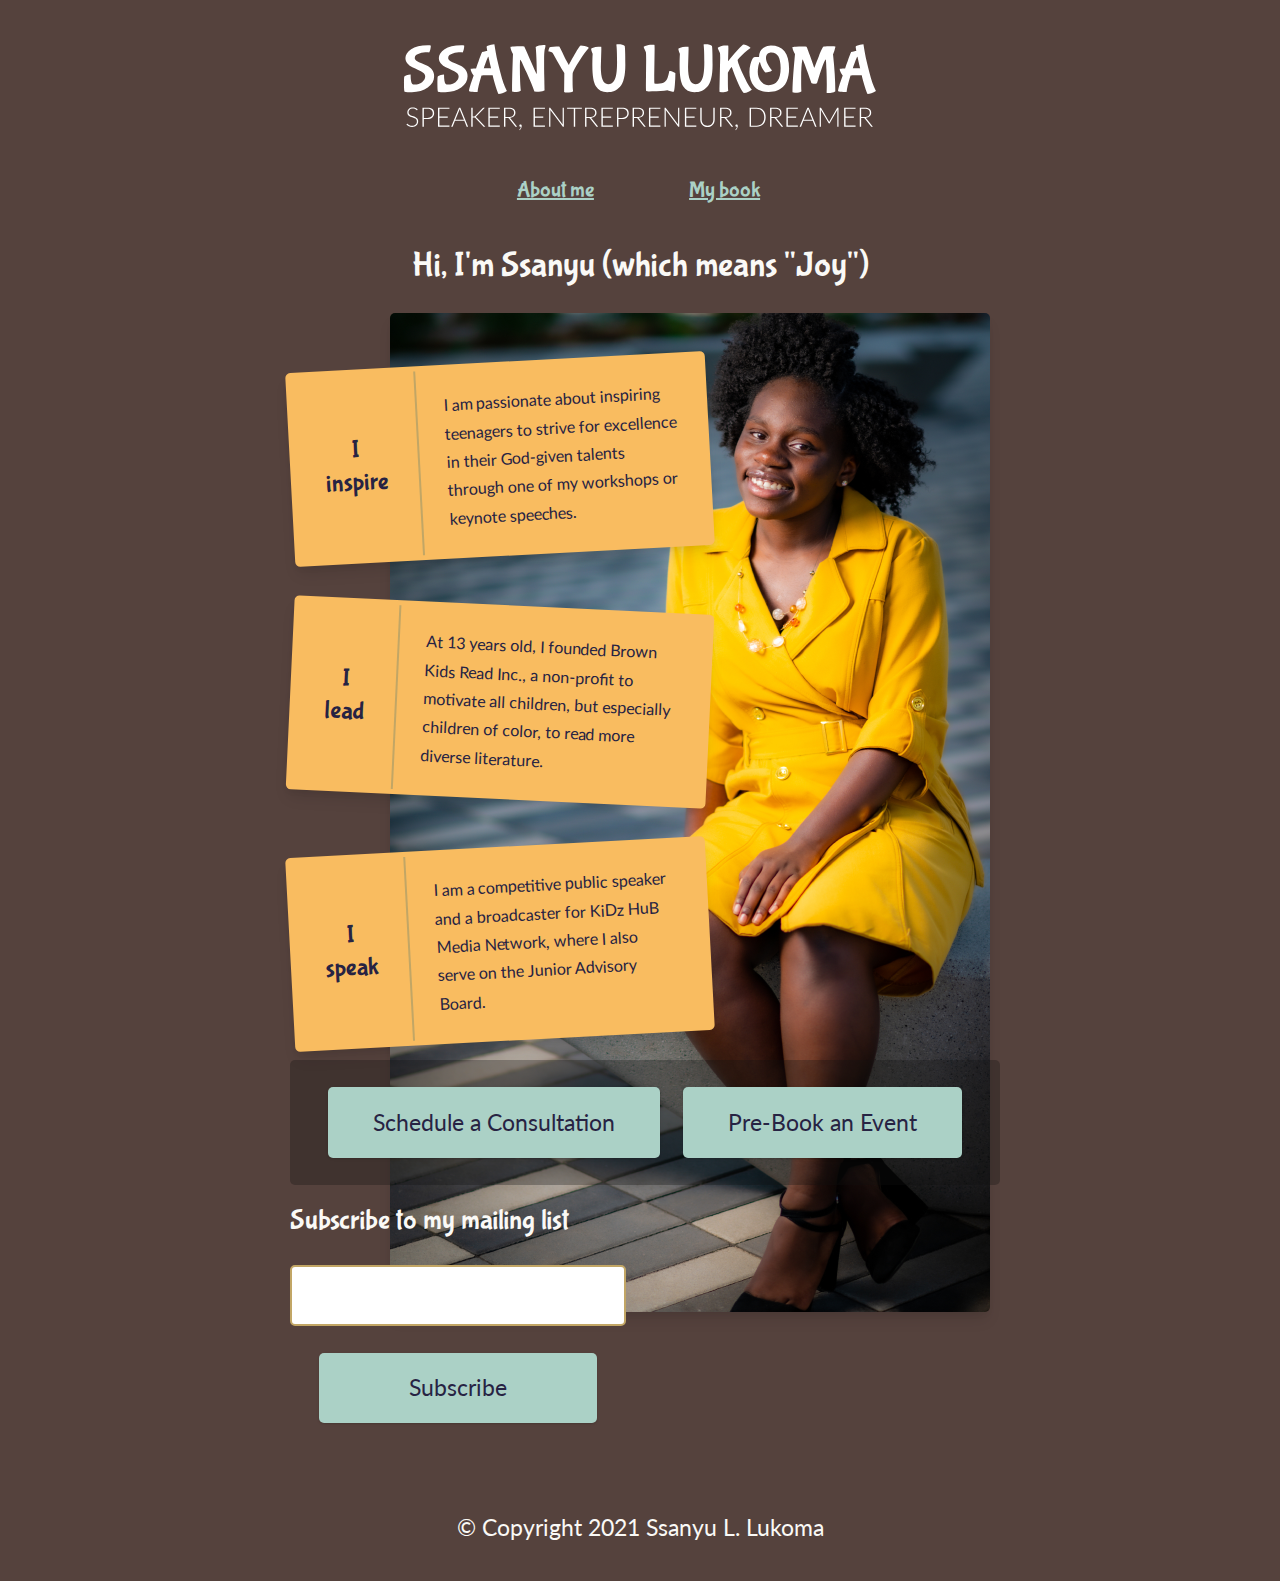
==== index.html @ c5904f77 "add about me page" ====
<!doctype html>
<html class="no-js" lang="us">

<head>
  <meta charset="utf-8">
  <title>Ssanyu Speaks Website</title>
  <meta name="description" content="Home page for Ssanyu Speaks by Ssanyu Lukoma">
  <meta name="viewport" content="width=device-width, initial-scale=1">

  <meta property="og:title" content="">
  <meta property="og:type" content="">
  <meta property="og:url" content="">
  <meta property="og:image" content="">

  <!-- Global site tag (gtag.js) - Google Analytics -->
  <script async src="https://www.googletagmanager.com/gtag/js?id=G-S18J09W4V1"></script>
  <script>
    window.dataLayer = window.dataLayer || [];
    function gtag() { dataLayer.push(arguments); }
    gtag('js', new Date());

    gtag('config', 'G-S18J09W4V1');
  </script>

  <link rel="manifest" href="site.webmanifest">
  <link rel="apple-touch-icon" href="icon.png">
  <!-- Place favicon.ico in the root directory -->

  <link rel="stylesheet" href="css/normalize.css">
  <link rel="stylesheet" href="css/main.css">
  <link rel="stylesheet" href="css/style.css">

  <meta name="theme-color" content="#fafafa">
</head>

<body>

  <!-- Add your site or application content here -->
  <main class="layout">
    <a href="/">
      <div class="logo">
        <img src="/img/ssanyu-lukoma-logo-dark-bg.svg" alt="ssanyu lukoma logo light" />
        </img>
      </div>
    </a>
    <article class="main-content">
      <section class="call-out">
        <h2 class="call-out-text">
          <a href="/about.html">
            About me
          </a>
        </h2>
        <h2 class="call-out-text">
          <a href="/suubis-sunny-smile.html">
            My book
          </a>
        </h2>
      </section>
      <h1>Hi, I'm Ssanyu (which means "Joy")</h1>

      <section class="hero">
        <div class="card-container">
          <!-- <h2>cards</h2> -->
          <div class="info-card inspire">
            <div class="info-card-heading">
              <h2>I inspire</h2>
            </div>
            <div class="info-card-content">
              <p>
                I am passionate about inspiring teenagers to strive for excellence in their God-given talents
                through one of my workshops or keynote speeches.
              </p>
              <i class="fa fa-info-circle"></i>
            </div>

          </div>
          <div class="info-card bkr">
            <div class="info-card-heading">
              <h2>I lead</h2>
            </div>
            <div class="info-card-content">
              <p>
                At 13 years old, I founded Brown Kids Read Inc., a non-profit to motivate all children, but
                especially children of color, to read more diverse literature.
              </p>
              <i class="fa fa-info-circle"></i>
            </div>

          </div>
          <div class="info-card speaker">
            <div class="info-card-heading">
              <h2>I speak</h2>
            </div>
            <div class="info-card-content">
              <p>
                I am a competitive public speaker and a broadcaster for KiDz HuB Media Network, where I also
                serve
                on the Junior Advisory Board.
              </p>
              <i class="fa fa-info-circle"></i>
            </div>

          </div>
        </div>
        <div class="image-container">
          <!-- <h2>image</h2> -->
          <div class="hero-image-large">
            <img src="/img/ssanyu-hero-image-large.png" alt="">
          </div>
          <div class="hero-image-mobile">
            <img src="/img/ssanyu-hero-image-mobile.png" alt="">
          </div>

        </div>
      </section>
      <section>
        <div class="cta">
          <div class="shedule">
            <!-- Calendly link widget begin -->
            <link href="https://assets.calendly.com/assets/external/widget.css" rel="stylesheet">
            <script src="https://assets.calendly.com/assets/external/widget.js" type="text/javascript" async></script>
            <a href=""
              onclick="Calendly.initPopupWidget({url: 'https://calendly.com/llukoma/ssanyu-speaks-consultation'});return false;"><button>Schedule
                a Consultation</button> </a>
            </button>

            <!-- Calendly link widget end -->
          </div>
          <div class="pre-book">
            <!-- Calendly link widget begin -->
            <link href="https://assets.calendly.com/assets/external/widget.css" rel="stylesheet">
            <script src="https://assets.calendly.com/assets/external/widget.js" type="text/javascript" async></script>
            <a href=""
              onclick="Calendly.initPopupWidget({url: 'https://calendly.com/brownkidsread/pre-booked'});return false;"><button>Pre-Book
                an Event</button></a>
            <!-- Calendly link widget end -->
            <!-- <button>Pre-Book an Event</button> -->
          </div>
        </div>

      </section>
      <section class="subscribe">
        <h3>Subscribe to my mailing list</h3>
        <div id="mc_embed_signup">
          <form
            action="https://brownkidsread.us20.list-manage.com/subscribe/post?u=c4ee220e53d68c53f92b2c930&amp;id=55c45a315d"
            method="post" id="mc-embedded-subscribe-form" name="mc-embedded-subscribe-form" class="validate"
            target="_blank" novalidate>
            <div id="mc_embed_signup_scroll">

              <div class="mc-field-group">
                <label for="mce-EMAIL">Email Address </label>
                <input type="email" value="" name="EMAIL" class="required email" id="mce-EMAIL">
              </div>
              <div id="mce-responses" class="clear">
                <div class="response" id="mce-error-response" style="display:none"></div>
                <div class="response" id="mce-success-response" style="display:none"></div>
              </div>
              <!-- real people should not fill this in and expect good things - do not remove this or risk form bot signups-->
              <div style="position: absolute; left: -5000px;" aria-hidden="true"><input type="text"
                  name="b_c4ee220e53d68c53f92b2c930_55c45a315d" tabindex="-1" value=""></div>
              <div class="clear"><input type="submit" value="Subscribe" name="subscribe" id="mc-embedded-subscribe"
                  class="button"></div>
            </div>
          </form>
        </div>
        <script type='text/javascript' src='//s3.amazonaws.com/downloads.mailchimp.com/js/mc-validate.js'></script>
        <script
          type='text/javascript'>(function ($) { window.fnames = new Array(); window.ftypes = new Array(); fnames[0] = 'EMAIL'; ftypes[0] = 'email'; fnames[1] = 'FNAME'; ftypes[1] = 'text'; fnames[2] = 'LNAME'; ftypes[2] = 'text'; fnames[3] = 'ADDRESS'; ftypes[3] = 'address'; fnames[4] = 'PHONE'; ftypes[4] = 'phone'; fnames[5] = 'BIRTHDAY'; ftypes[5] = 'birthday'; fnames[6] = 'MMERGE6'; ftypes[6] = 'text'; fnames[7] = 'MMERGE7'; ftypes[7] = 'text'; fnames[8] = 'MMERGE8'; ftypes[8] = 'text'; fnames[9] = 'MMERGE9'; ftypes[9] = 'text'; fnames[10] = 'MMERGE10'; ftypes[10] = 'text'; fnames[11] = 'MMERGE11'; ftypes[11] = 'text'; fnames[12] = 'MMERGE12'; ftypes[12] = 'text'; }(jQuery)); var $mcj = jQuery.noConflict(true);</script>
        <!--End mc_embed_signup-->
      </section>
    </article>


  </main>
  <footer>© Copyright 2021 Ssanyu L. Lukoma </footer>

  <script src="js/vendor/modernizr-3.11.2.min.js"></script>
  <script src="js/plugins.js"></script>
  <script src="js/main.js"></script>

  <!-- Google Analytics: change UA-XXXXX-Y to be your site's ID.
  <script>
    window.ga = function () { ga.q.push(arguments) }; ga.q = []; ga.l = +new Date;
    ga('create', 'G-S18J09W4V1', 'auto'); ga('set', 'anonymizeIp', true); ga('set', 'transport', 'beacon'); ga('send', 'pageview')
  </script>
  <script src="https://www.google-analytics.com/analytics.js" async></script> -->
</body>

</html>
---- css/main.css ----
/*! HTML5 Boilerplate v8.0.0 | MIT License | https://html5boilerplate.com/ */

/* main.css 2.1.0 | MIT License | https://github.com/h5bp/main.css#readme */
/*
 * What follows is the result of much research on cross-browser styling.
 * Credit left inline and big thanks to Nicolas Gallagher, Jonathan Neal,
 * Kroc Camen, and the H5BP dev community and team.
 */

/* ==========================================================================
   Base styles: opinionated defaults
   ========================================================================== */

html {
	color: #222;
	font-size: 1em;
	line-height: 1.4;
}

/*
 * Remove text-shadow in selection highlight:
 * https://twitter.com/miketaylr/status/12228805301
 *
 * Vendor-prefixed and regular ::selection selectors cannot be combined:
 * https://stackoverflow.com/a/16982510/7133471
 *
 * Customize the background color to match your design.
 */

::-moz-selection {
	background: #b3d4fc;
	text-shadow: none;
}

::selection {
	background: #b3d4fc;
	text-shadow: none;
}

/*
 * A better looking default horizontal rule
 */

hr {
	display: block;
	height: 1px;
	border: 0;
	border-top: 1px solid #ccc;
	margin: 1em 0;
	padding: 0;
}

/*
 * Remove the gap between audio, canvas, iframes,
 * images, videos and the bottom of their containers:
 * https://github.com/h5bp/html5-boilerplate/issues/440
 */

audio,
canvas,
iframe,
img,
svg,
video {
	vertical-align: middle;
}

/*
 * Remove default fieldset styles.
 */

fieldset {
	border: 0;
	margin: 0;
	padding: 0;
}

/*
 * Allow only vertical resizing of textareas.
 */

textarea {
	resize: vertical;
}

/* ==========================================================================
   Author's custom styles
   ========================================================================== */

/* ==========================================================================
   Helper classes
   ========================================================================== */

/*
 * Hide visually and from screen readers
 */

.hidden,
[hidden] {
	display: none !important;
}

/*
 * Hide only visually, but have it available for screen readers:
 * https://snook.ca/archives/html_and_css/hiding-content-for-accessibility
 *
 * 1. For long content, line feeds are not interpreted as spaces and small width
 *    causes content to wrap 1 word per line:
 *    https://medium.com/@jessebeach/beware-smushed-off-screen-accessible-text-5952a4c2cbfe
 */

.sr-only {
	border: 0;
	clip: rect(0, 0, 0, 0);
	height: 1px;
	margin: -1px;
	overflow: hidden;
	padding: 0;
	position: absolute;
	white-space: nowrap;
	width: 1px;
	/* 1 */
}

/*
 * Extends the .sr-only class to allow the element
 * to be focusable when navigated to via the keyboard:
 * https://www.drupal.org/node/897638
 */

.sr-only.focusable:active,
.sr-only.focusable:focus {
	clip: auto;
	height: auto;
	margin: 0;
	overflow: visible;
	position: static;
	white-space: inherit;
	width: auto;
}

/*
 * Hide visually and from screen readers, but maintain layout
 */

.invisible {
	visibility: hidden;
}

/*
 * Clearfix: contain floats
 *
 * For modern browsers
 * 1. The space content is one way to avoid an Opera bug when the
 *    `contenteditable` attribute is included anywhere else in the document.
 *    Otherwise it causes space to appear at the top and bottom of elements
 *    that receive the `clearfix` class.
 * 2. The use of `table` rather than `block` is only necessary if using
 *    `:before` to contain the top-margins of child elements.
 */

.clearfix::before,
.clearfix::after {
	content: ' ';
	display: table;
}

.clearfix::after {
	clear: both;
}

/* ==========================================================================
   EXAMPLE Media Queries for Responsive Design.
   These examples override the primary ('mobile first') styles.
   Modify as content requires.
   ========================================================================== */

@media only screen and (min-width: 35em) {
	/* Style adjustments for viewports that meet the condition */
}

@media print,
	(-webkit-min-device-pixel-ratio: 1.25),
	(min-resolution: 1.25dppx),
	(min-resolution: 120dpi) {
	/* Style adjustments for high resolution devices */
}

/* ==========================================================================
   Print styles.
   Inlined to avoid the additional HTTP request:
   https://www.phpied.com/delay-loading-your-print-css/
   ========================================================================== */

@media print {
	*,
	*::before,
	*::after {
		background: #fff !important;
		color: #000 !important;
		/* Black prints faster */
		box-shadow: none !important;
		text-shadow: none !important;
	}

	a,
	a:visited {
		text-decoration: underline;
	}

	a[href]::after {
		content: ' (' attr(href) ')';
	}

	abbr[title]::after {
		content: ' (' attr(title) ')';
	}

	/*
   * Don't show links that are fragment identifiers,
   * or use the `javascript:` pseudo protocol
   */
	a[href^='#']::after,
	a[href^='javascript:']::after {
		content: '';
	}

	pre {
		white-space: pre-wrap !important;
	}

	pre,
	blockquote {
		border: 1px solid #999;
		page-break-inside: avoid;
	}

	/*
   * Printing Tables:
   * https://web.archive.org/web/20180815150934/http://css-discuss.incutio.com/wiki/Printing_Tables
   */
	thead {
		display: table-header-group;
	}

	tr,
	img {
		page-break-inside: avoid;
	}

	p,
	h2,
	h3 {
		orphans: 3;
		widows: 3;
	}

	h2,
	h3 {
		page-break-after: avoid;
	}
}
---- css/style.css ----
@import url('https://fonts.googleapis.com/css?family=Lato:400|Bubblegum+Sans:400');
:root {
    /* Define Colors as colors */
    --red: #ff5470;
    --green: #abd1c6;
    --yellow: #f9bc60;
    --lightYellow: #f9bc60;
    --mediumYellow: #f9bc60;
    --happyHueBrown: #55423d;
    --brown: #805E3D;
    --darkBrown: #6C4A29;
    --lightBrown: #C2A665;
    --black: #272343;
    --white: #FAF9F6;
    --grey: #757D7E;
    --lightGrey: #EBF3F9;
    /* Define Color Intentions */
    --background: var(--happyHueBrown);
    --textColor: var(--white);
    --lineColor: var(--lightBrown);
    /* Styles */
    --line: solid 2px var(--lineColor);
    /** Type **/
    --headingFont: 'Bubblegum Sans', sans-serif;
    --bodyFont: 'Lato', sans-serif;
    --h1: 3.052em;
    --h2: 2.441em;
    --h3: 1.953em;
    --h4: 1.563em;
    --h5: 1.25em;
    --smallText: 0.8em;
    /* Elevation */
    --level-1: 0 1px 3px 0 rgba(0, 0, 0, 0.1), 0 1px 2px 0 rgba(0, 0, 0, 0.06);
    --level-2: 0 4px 6px -1px rgba(0, 0, 0, 0.1), 0 2px 4px -1px rgba(0, 0, 0, 0.06);
    --level-3: 0 10px 15px -3px rgba(0, 0, 0, 0.1), 0 4px 6px -2px rgba(0, 0, 0, 0.05);
    --level-4: 0 20px 25px -5px rgba(0, 0, 0, 0.1), 0 10px 10px -5px rgba(0, 0, 0, 0.04);
}

/** Type Scale **/

html {
    font-size: 112.5%;
}

/*18px*/

body {
    font-family: var(--bodyFont);
    font-weight: 400;
    line-height: 1.75;
    padding-bottom: 4em;
    background: var(--background);
    color: var(--textColor)
}

p {
    margin-bottom: 1rem;
    max-width: 40em
}

p a {
    color: var(--lightGrey);
    text-decoration: none;
    border-bottom: 1px solid var(--green);
}

h1, h2, h3, h4, h5 {
    margin: 3rem 0 1.38rem;
    font-family: var(--headingFont);
    font-weight: 400;
    line-height: 1.3;
}

h1 {
    margin-top: 0;
    font-size: var(--h3);
    text-align: center;
}

h2 {
    font-size: var(--h4);
}

h3 {
    font-size: var(--h5);
}

h4 {
    font-size: --h5;
}

h5 {
    font-size: var(--h5);
}

small, .text_small {
    font-size: var(--smallText);
}

a {
    text-decoration: underline;
    color: var(--green)
}

blockquote {
    border-left: solid 3px var(--lightBrown);
    padding-left: 1em;
    font-size: var(--smallText);
    font-style: italic;
}

label {
    display: none;
    font-size: var(--h5);
}

form {
    padding: 1em;
    /* display: flex; */
}

input, textarea {
    padding: 1em 3em;
    /* margin: 1em 2em; */
    border: var(--line);
    border-radius: 5px;
}

input[type="text"] {
    --input-font: 1.1rem;
    font-size: var(--input-font);
}

input:focus, textarea:focus {
    outline: 2px solid var(--green)
}

::placeholder {
    color: var(--lightBrown);
    text-align: center
}

button, .button {
    --button-font: 1rem;
    appearance: none;
    color: var(--black);
    background-color: var(--green);
    border: none;
    border-radius: 5px;
    padding: 1em 4em;
    margin: 1em 2em;
    font-size: var(--button-font);
    box-shadow: var(--level-1);
    transition: 0.3s ease-in-out box-shadow;
}

button:focus, .button:focus {
    outline: 0
}

button:hover, .button:hover {
    background-color: var(--yellow);
    box-shadow: var(--level-2);
}

button[disabled], .button:disabled {
    opacity: 0.6;
    background-color: var(--green);
}

img {
    width: 100%;
    height: auto
}

footer {
    width: 100%;
    margin: 0 auto;
    padding: 1.5em 0;
    text-align: center;
}

.layout {
    width: 80%;
    max-width: 700px;
    margin: 0.5rem auto;
}

.dark {
    --background: var(--black);
    --textColor: var(--lightGrey);
}

.logo {
    max-width: 80%;
    margin: auto
}

.call-out {
    display: flex;
    width: 100%;
    margin: auto;
    justify-content: center;
    align-items: center;
    color: var(--green)
}

.call-out-text {
    line-height: normal;
    margin: 0px 1rem 1rem;
    width: 5rem;
    text-align: center;
    padding: 1em;
    font-size: 1.2em;
}

.visited {
    background-color: var(--yellow);
    color: var(--brown);
    border-radius: 5px;
}

.hero {
    --template-cols: 1fr;
    display: grid;
    grid-template-columns: var(--template-cols);
    justify-items: end;
    margin-bottom: 2em;
    height: auto
}

.hero-image img {
    width: 100%;
    height: auto;
}

.hero-image-large, .bio-image-large {
    display: none;
}

.card-container {
    --grid-col: 1 / span 2;
    --grid-row: 2;
    grid-column: var(--grid-col);
    grid-row: var(--grid-row);
    margin-bottom: 1em;
    z-index: 10
}

.image-container {
    --col-start: 1;
    grid-column-start: var(--col-start);
    grid-column-end: 4;
    grid-row: 1;
}

.image-container img {
    border-radius: 5px;
    box-shadow: var(--level-3);
}

.info-card {
    --info-card-font: 0.9em;
    --info-card-mr: 0;
    --info-card-ml: 0;
    display: flex;
    margin-top: 3em;
    margin-right: var(--info-card-mr);
    margin-left: var(--info-card-ml);
    padding: 5px;
    border-radius: 5px;
    color: var(--black);
    box-shadow: var(--level-3);
    font-size: var(--info-card-font);
}

.info-card-heading {
    margin: auto 5px;
}

.info-card-content {
    border-left: var(--line);
    padding: 1em;
}

.info-card-heading h2 {
    text-align: center;
    margin: auto 5px;
    padding: 2rem 20px;
    font-size: var(--h4);
}

.info-card p {
    margin: auto 5px;
    padding: 5px;
}

.info-card.inspire {
    transform: rotate(-3.07deg);
    background-color: var(--lightYellow);
}

.info-card.bkr {
    transform: rotate(2.69deg);
    background-color: var(--mediumYellow);
}

.info-card.speaker {
    transform: rotate(-3.06deg);
    background-color: var(--yellow);
}

.info-card.bkr:hover, .info-card.inspire:hover, .info-card.speaker:hover {
    color: var(--white);
    background-color: var(--black)
}

.bio-container {
    margin-bottom: 1em;
}

.bio-content {
    width: 100%;
}

.cta {
    display: block;
    text-align: center;
    border-radius: 5px;
    z-index: 20;
}

.cta button {
    padding: 1em;
}

.subscribe {
    text-align: center;
    margin-bottom: 2em;
}

.subscribe h3 {
    font-size: var(--h4);
    margin-top: 1.25em
}

.subscribe form {
    display: flex;
    flex-direction: column;
    padding: 0;
}

.response a {
    text-decoration: none;
    color: var(--yellow)
}

/* Small devices - greater than 576px */

@media (min-width: 575.98px) {
    .cta {
        display: flex;
        justify-content: center;
    }
    .cta button {
        padding: 1em 2em;
        margin: 0 0.5em;
    }
}

/* Medium devices (tablets, less than 992px) */

@media (min-width: 767.98px) {
    button, .button {
        --button-font: 1.25rem;
        --input-font: 1.25rem;
    }
}

/* Large devices (desktops, less than 1200px) */

@media (min-width: 991.98px) {
    footer {
        position: absolute;
        margin-top: 18em;
        font-size: var(--h5);
        text-align: center;
        z-index: 50;
    }
    footer.bio-footer {
        margin-top: 12em;
    }
    .hero {
        --template-cols: 2fr 1fr 2fr;
        margin-bottom: -14em;
    }
    .hero.bio-hero {
        --template-cols: 2fr 3fr;
        margin-bottom: -14em;
    }
    .hero-image-mobile, .bio-image-mobile {
        display: none;
    }
    .hero-image-large {
        display: inline-block;
        position: relative;
    }
    .bio-image-large {
        display: inline-block;
        margin-top: 1.5em;
    }
    .bio-content {
        width: 95%;
    }
    .card-container {
        --grid-row: 1
    }
    .cta {
        position: absolute;
        padding: 1.5em;
        background-color: rgb(15, 18, 18, 0.3);
        z-index: 30;
    }
    .subscribe {
        position: absolute;
        z-index: 30;
        margin-top: 6em;
        padding-right: 3em;
        padding-bottom: 5em;
    }
    .subscribe h3 {
        text-align: left;
    }
    .subscribe input, textarea {
        margin: 0 0 1.5em;
    }
}

/** X-Large desktops **/

@media (min-width: 1199.98px) {}
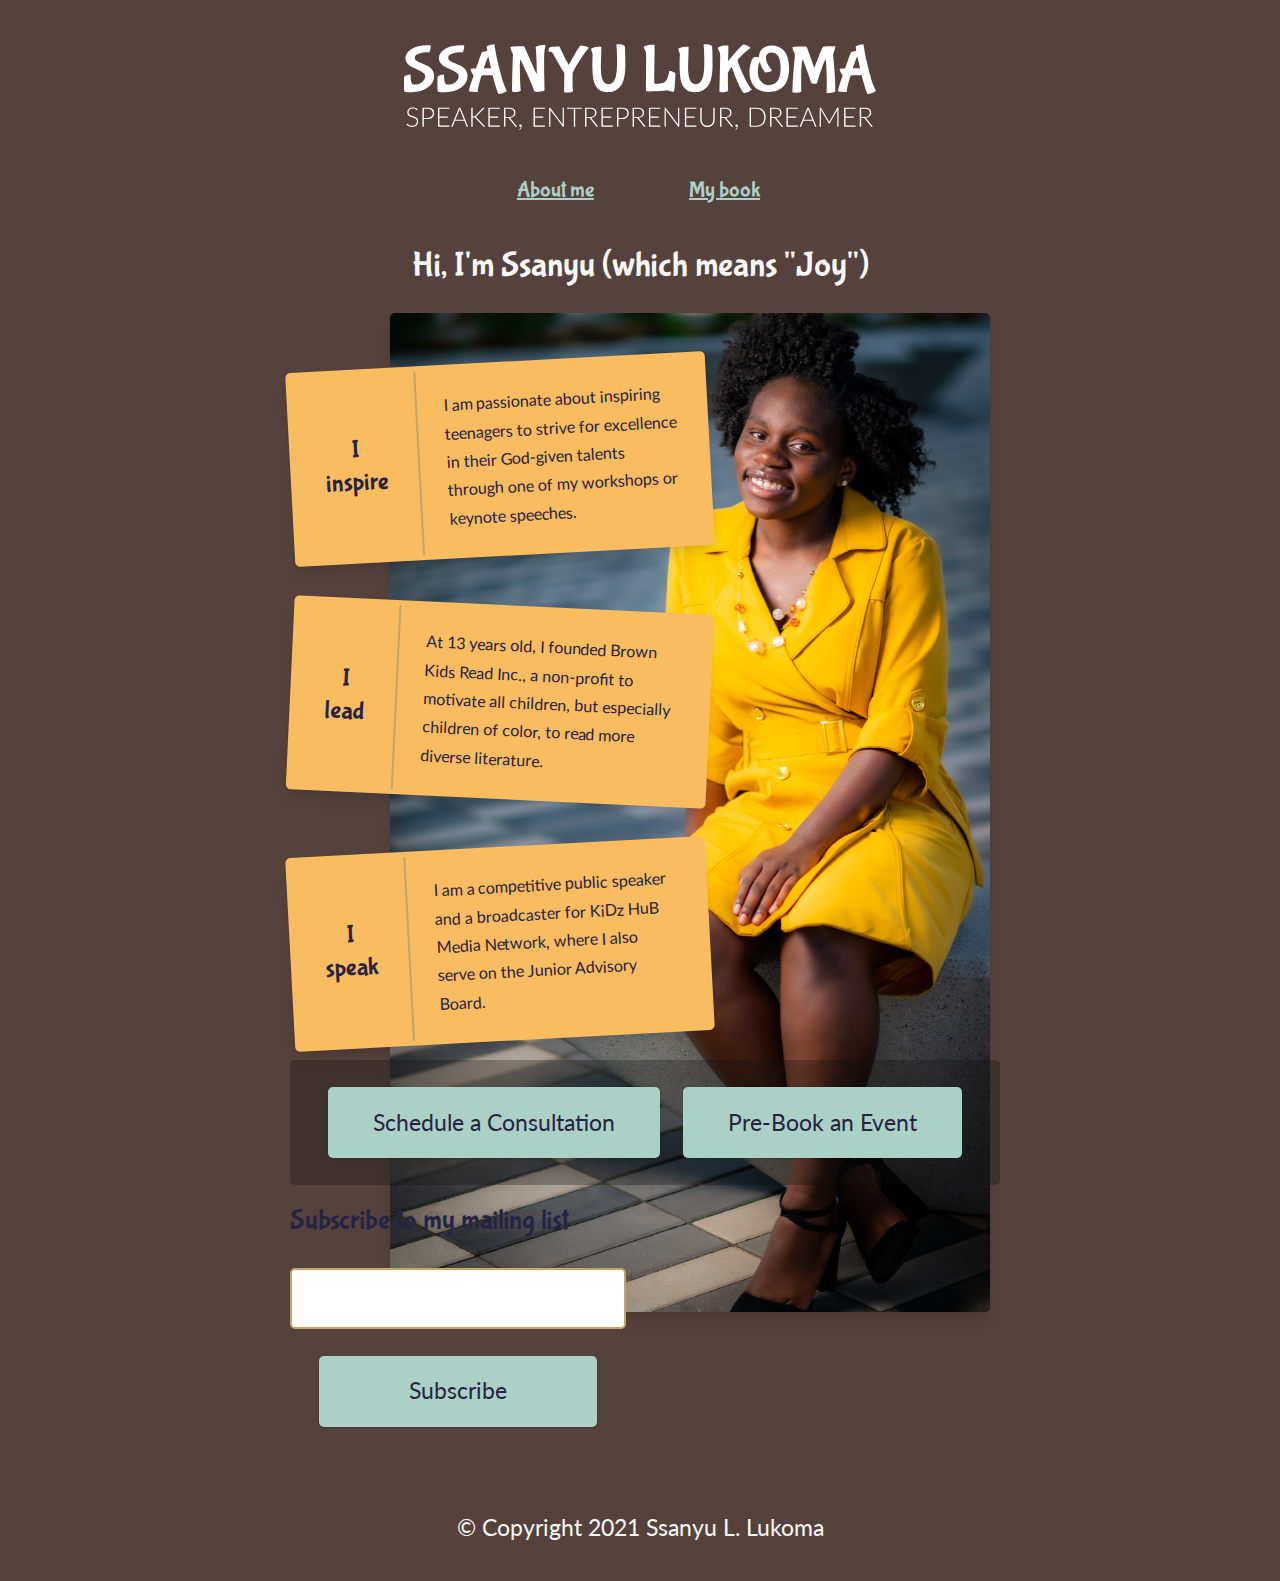
==== commit 1d328230: "feat: :sparkles: remove product images in cart" ====
--- a/index.html
+++ b/index.html
@@ -44,18 +44,21 @@
       </div>
     </a>
     <article class="main-content">
-      <section class="call-out">
-        <h2 class="call-out-text">
-          <a href="/about.html">
-            About me
-          </a>
-        </h2>
-        <h2 class="call-out-text">
-          <a href="/suubis-sunny-smile.html">
-            My book
-          </a>
-        </h2>
-      </section>
+      <nav>
+        <ul class="call-out">
+          <li class="call-out-text">
+            <a href="/about.html">
+              About me
+            </a>
+          </li>
+          <li class="call-out-text">
+            <a href="/suubis-sunny-smile.html">
+              My book
+            </a>
+          </li>
+        </ul>
+      </nav>
+
       <h1>Hi, I'm Ssanyu (which means "Joy")</h1>
 
       <section class="hero">
@@ -143,7 +146,7 @@
         <h3>Subscribe to my mailing list</h3>
         <div id="mc_embed_signup">
           <form
-            action="https://brownkidsread.us20.list-manage.com/subscribe/post?u=c4ee220e53d68c53f92b2c930&amp;id=55c45a315d"
+            action="https://Ssanyuspeaks.us5.list-manage.com/subscribe/post?u=49a87dc52b3d19b1eb82c12a1&amp;id=cfa17303d1"
             method="post" id="mc-embedded-subscribe-form" name="mc-embedded-subscribe-form" class="validate"
             target="_blank" novalidate>
             <div id="mc_embed_signup_scroll">
@@ -158,7 +161,7 @@
               </div>
               <!-- real people should not fill this in and expect good things - do not remove this or risk form bot signups-->
               <div style="position: absolute; left: -5000px;" aria-hidden="true"><input type="text"
-                  name="b_c4ee220e53d68c53f92b2c930_55c45a315d" tabindex="-1" value=""></div>
+                  name="b_49a87dc52b3d19b1eb82c12a1_cfa17303d1" tabindex="-1" value=""></div>
               <div class="clear"><input type="submit" value="Subscribe" name="subscribe" id="mc-embedded-subscribe"
                   class="button"></div>
             </div>
@@ -173,18 +176,12 @@
 
 
   </main>
-  <footer>© Copyright 2021 Ssanyu L. Lukoma </footer>
+  <footer class="home-footer">© Copyright 2021 Ssanyu L. Lukoma </footer>
 
   <script src="js/vendor/modernizr-3.11.2.min.js"></script>
   <script src="js/plugins.js"></script>
   <script src="js/main.js"></script>
 
-  <!-- Google Analytics: change UA-XXXXX-Y to be your site's ID.
-  <script>
-    window.ga = function () { ga.q.push(arguments) }; ga.q = []; ga.l = +new Date;
-    ga('create', 'G-S18J09W4V1', 'auto'); ga('set', 'anonymizeIp', true); ga('set', 'transport', 'beacon'); ga('send', 'pageview')
-  </script>
-  <script src="https://www.google-analytics.com/analytics.js" async></script> -->
 </body>
 
 </html>--- a/css/style.css
+++ b/css/style.css
@@ -102,6 +102,13 @@
     color: var(--green)
 }
 
+nav>ul {
+    list-style: none;
+    font-family: var(--headingFont);
+    font-weight: 400;
+    padding-inline-start: unset;
+}
+
 blockquote {
     border-left: solid 3px var(--lightBrown);
     padding-left: 1em;
@@ -319,8 +326,46 @@
     margin-bottom: 1em;
 }
 
-.bio-content {
+.bio-content, .book-content {
     width: 100%;
+}
+
+.book-content {
+    margin: 0.5em 0em;
+}
+
+.book-subtitle {
+    margin: 0.5em;
+    text-align: center;
+    font-size: 1.10rem;
+}
+
+.product-grid {
+    display: grid;
+    grid-template-columns: repeat(auto-fit, minmax(300px, 1fr));
+    gap: 3em;
+}
+
+.product-item {
+    display: grid;
+    grid-template-rows: 3fr;
+    gap: 1em;
+    text-align: center;
+    font-size: 1rem;
+    background-color: var(--lightGrey);
+    width: 90%;
+    padding: 1em;
+    border-radius: 10px;
+}
+
+.product-item, h3 {
+    font-size: 1.2rem;
+    margin: 1em 0;
+    color: var(--black)
+}
+
+.product-image {
+    border-radius: 5px;
 }
 
 .cta {
@@ -355,6 +400,14 @@
     color: var(--yellow)
 }
 
+.buy-button {
+    margin: 0;
+}
+
+.buy-button:hover {
+    cursor: pointer;
+}
+
 /* Small devices - greater than 576px */
 
 @media (min-width: 575.98px) {
@@ -380,7 +433,7 @@
 /* Large devices (desktops, less than 1200px) */
 
 @media (min-width: 991.98px) {
-    footer {
+    footer.home-footer, footer.bio-footer {
         position: absolute;
         margin-top: 18em;
         font-size: var(--h5);
@@ -390,6 +443,10 @@
     footer.bio-footer {
         margin-top: 12em;
     }
+    footer.book-footer {
+        margin-top: 2em;
+        text-align: center;
+    }
     .hero {
         --template-cols: 2fr 1fr 2fr;
         margin-bottom: -14em;
@@ -397,6 +454,10 @@
     .hero.bio-hero {
         --template-cols: 2fr 3fr;
         margin-bottom: -14em;
+    }
+    .hero.book-hero {
+        --template-cols: 1fr;
+        margin-bottom: 0;
     }
     .hero-image-mobile, .bio-image-mobile {
         display: none;
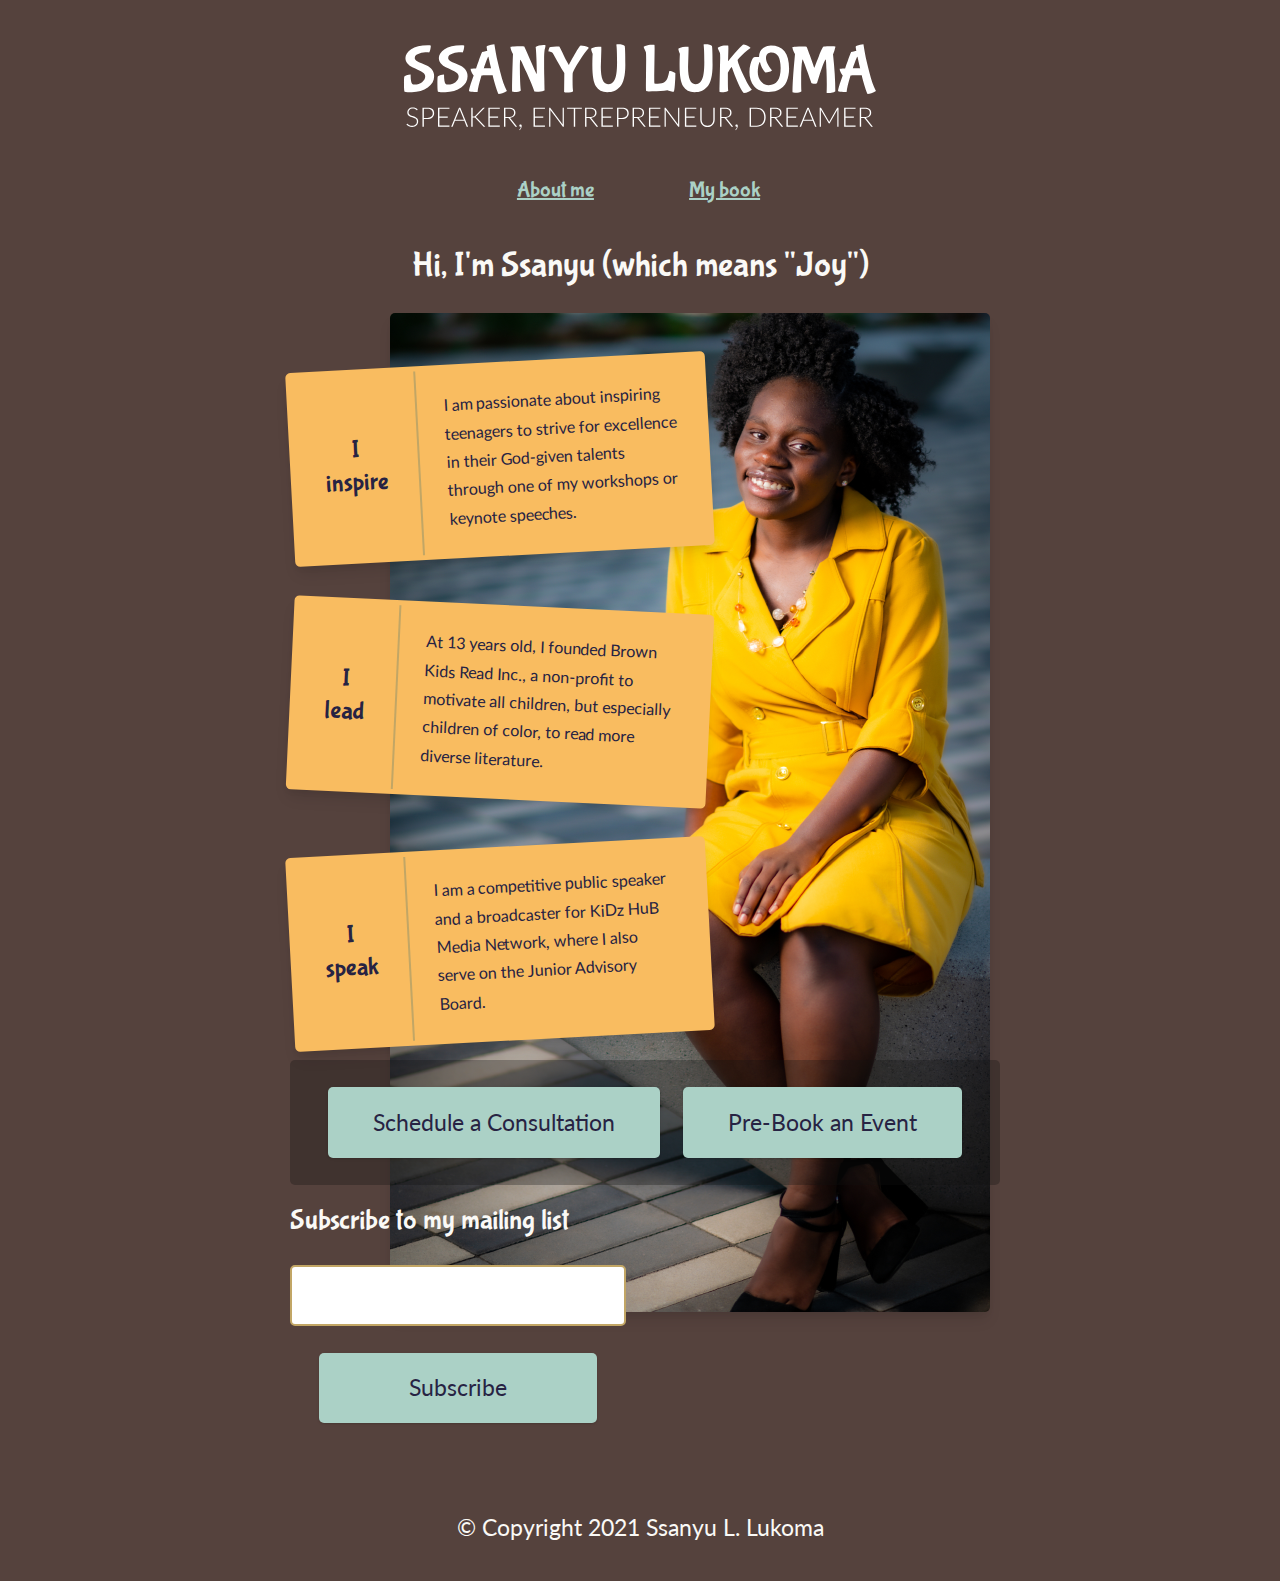
==== commit e172e0ec: "feat: :sparkles: add head links for favicon" ====
--- a/index.html
+++ b/index.html
@@ -11,6 +11,14 @@
   <meta property="og:type" content="">
   <meta property="og:url" content="">
   <meta property="og:image" content="">
+
+  <link rel="apple-touch-icon" sizes="180x180" href="/apple-touch-icon.png">
+  <link rel="icon" type="image/png" sizes="32x32" href="/favicon-32x32.png">
+  <link rel="icon" type="image/png" sizes="16x16" href="/favicon-16x16.png">
+  <link rel="manifest" href="/site.webmanifest">
+  <link rel="mask-icon" href="/safari-pinned-tab.svg" color="#5bbad5">
+  <meta name="msapplication-TileColor" content="#da532c">
+  <meta name="theme-color" content="#ffffff">
 
   <!-- Global site tag (gtag.js) - Google Analytics -->
   <script async src="https://www.googletagmanager.com/gtag/js?id=G-S18J09W4V1"></script>
--- a/css/style.css
+++ b/css/style.css
@@ -358,7 +358,7 @@
     border-radius: 10px;
 }
 
-.product-item, h3 {
+.product-item>h3 {
     font-size: 1.2rem;
     margin: 1em 0;
     color: var(--black)
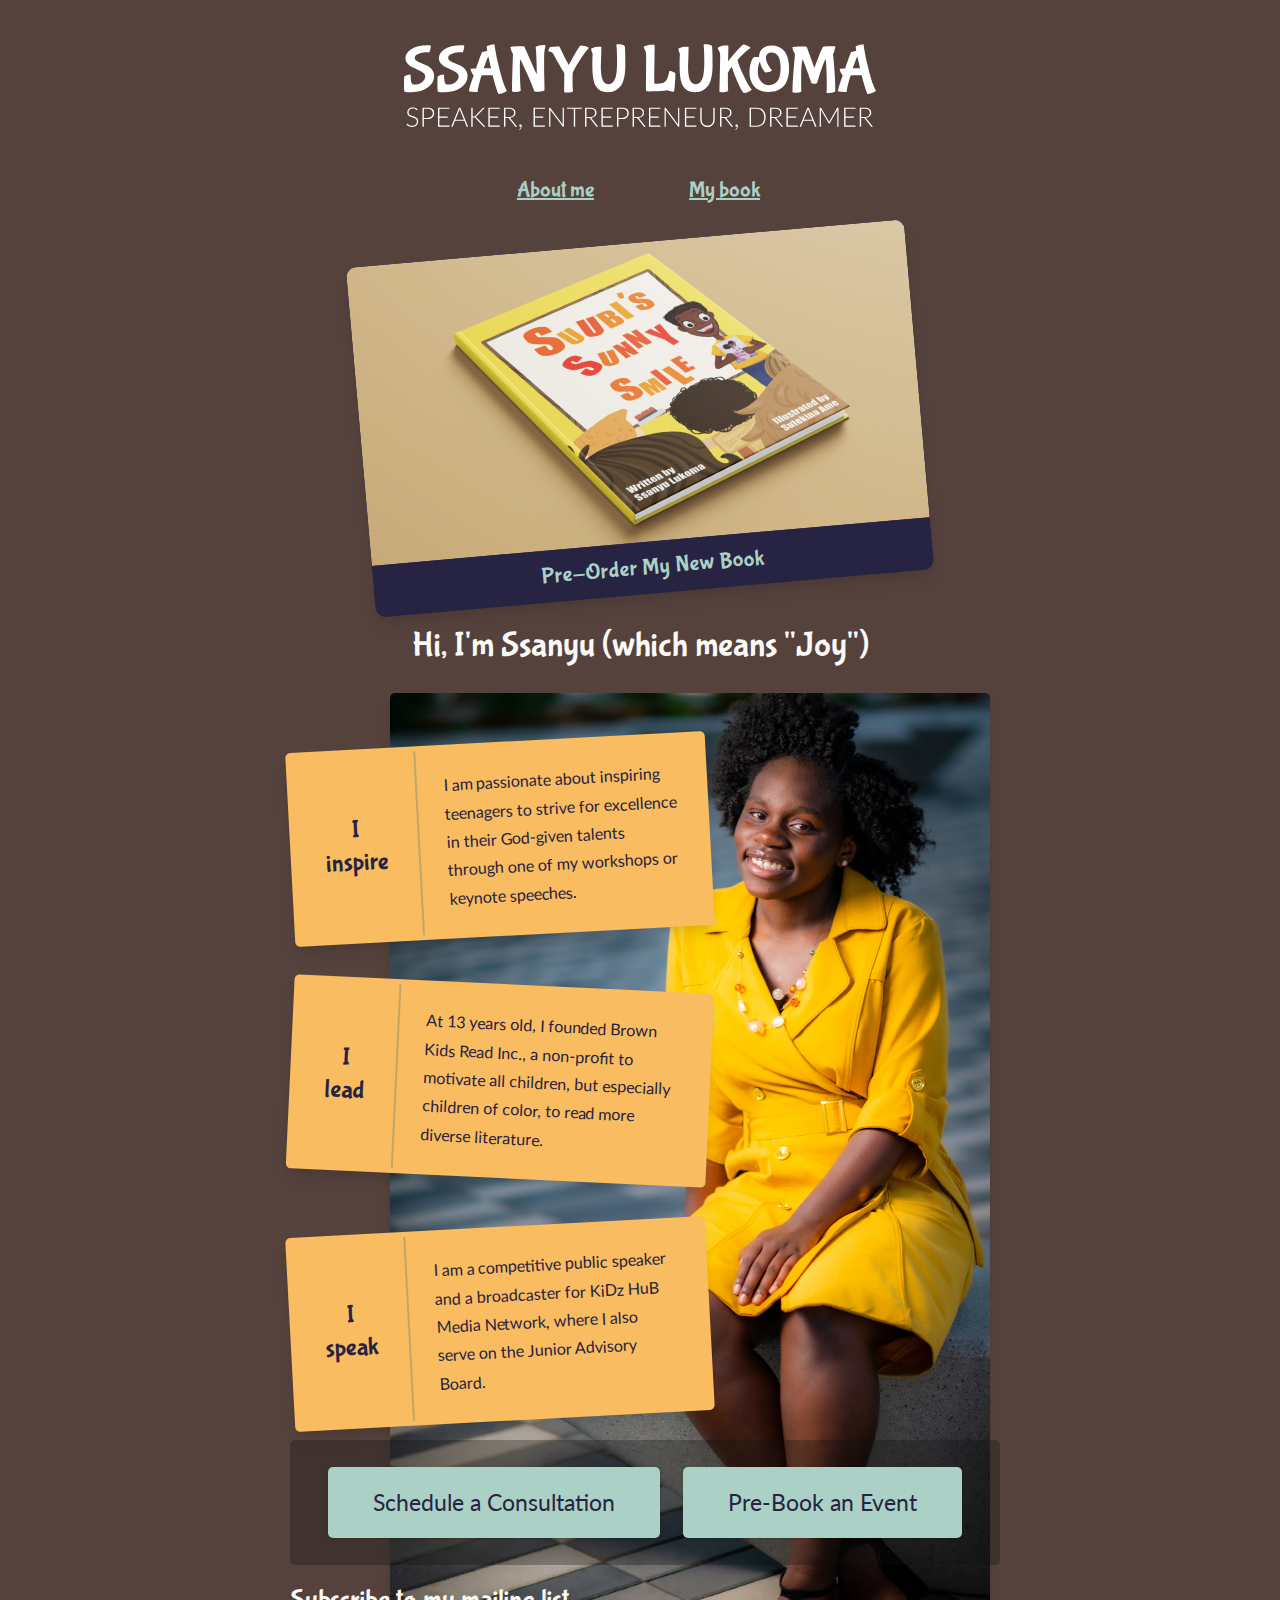
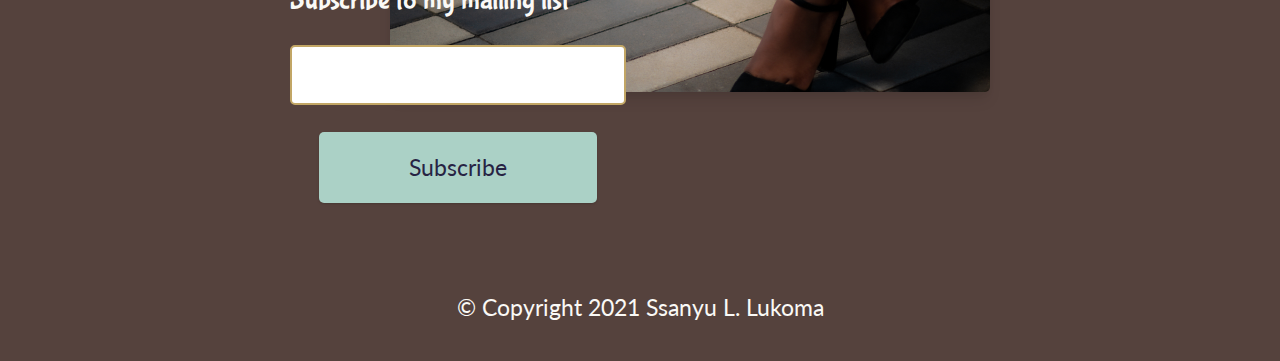
==== commit 6dfe4f12: "feat: :sparkles: add book promo banner" ====
--- a/index.html
+++ b/index.html
@@ -67,9 +67,17 @@
         </ul>
       </nav>
 
+
+
+      <a class="promo-banner" href="/suubis-sunny-smile.html">
+        <img src="/img/suubis-sunny-smile-book-image.png" alt="">
+        <h2>Pre-Order My New Book</h2>
+      </a>
+
+
       <h1>Hi, I'm Ssanyu (which means "Joy")</h1>
-
       <section class="hero">
+
         <div class="card-container">
           <!-- <h2>cards</h2> -->
           <div class="info-card inspire">
--- a/css/style.css
+++ b/css/style.css
@@ -227,6 +227,56 @@
     border-radius: 5px;
 }
 
+.promo-banner {
+    --template-cols: 1fr;
+    display: grid;
+    grid-template-columns: var(--template-cols);
+    transform: rotate(-5deg);
+    width: 80%;
+    margin: auto;
+    margin-bottom: 2em;
+    /* padding-bottom: 1em; */
+    font-size: 0.8rem;
+    text-align: center;
+    text-decoration: none;
+    background-color: var(--black);
+    border-radius: 10px;
+    box-shadow: var(--level-3);
+}
+
+.promo-banner>img {
+    border-top-right-radius: 10px;
+    border-top-left-radius: 10px;
+}
+
+.promo-banner>h2 {
+    margin: 0.5em;
+}
+
+.promo-banner:hover {
+    animation: grow 3s ease-in-out;
+    -wwebkit-animation: grow 3s ease-in-out;
+}
+
+@keyframes grow {
+    0% {
+        transform: scale(1);
+        -webkit-transform: scale(1);
+    }
+    50% {
+        transform: scale(1.10);
+        -webkit-transform: scale(1.10);
+    }
+    100% {
+        transform: scale(1.0);
+        -webkit-transform: scale(1);
+    }
+}
+
+.promo-banner.a {
+    text-decoration: none;
+}
+
 .hero {
     --template-cols: 1fr;
     display: grid;
@@ -340,6 +390,16 @@
     font-size: 1.10rem;
 }
 
+.shipping-notice>h2 {
+    margin-bottom: 0
+}
+
+.shipping-notice>h3 {
+    font-size: 1.1rem;
+    margin-top: 0;
+    color: var(--green);
+}
+
 .product-grid {
     display: grid;
     grid-template-columns: repeat(auto-fit, minmax(300px, 1fr));
@@ -352,16 +412,21 @@
     gap: 1em;
     text-align: center;
     font-size: 1rem;
-    background-color: var(--lightGrey);
     width: 90%;
     padding: 1em;
     border-radius: 10px;
 }
 
+.embedded-store {
+    background-color: white;
+    padding: 2em;
+    border-radius: 5px;
+}
+
 .product-item>h3 {
     font-size: 1.2rem;
     margin: 1em 0;
-    color: var(--black)
+    /* color: var(--black) */
 }
 
 .product-image {
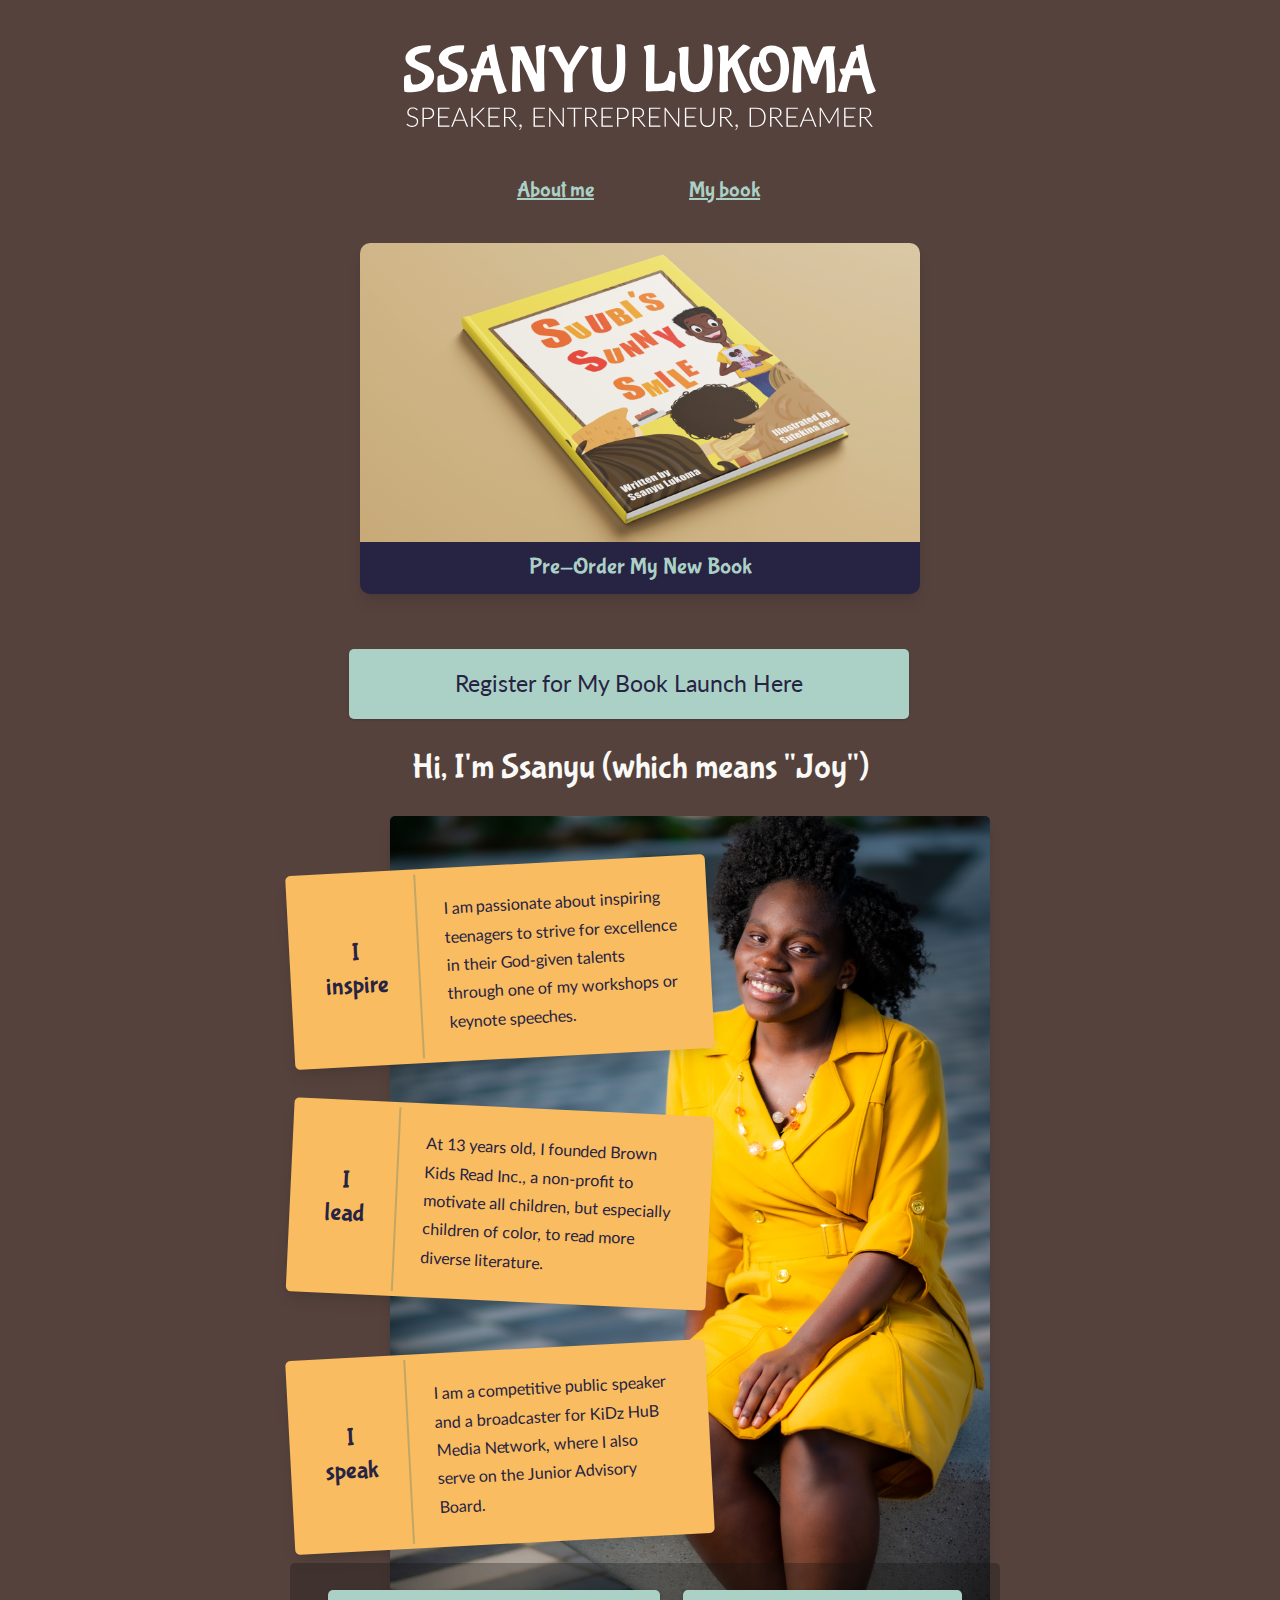
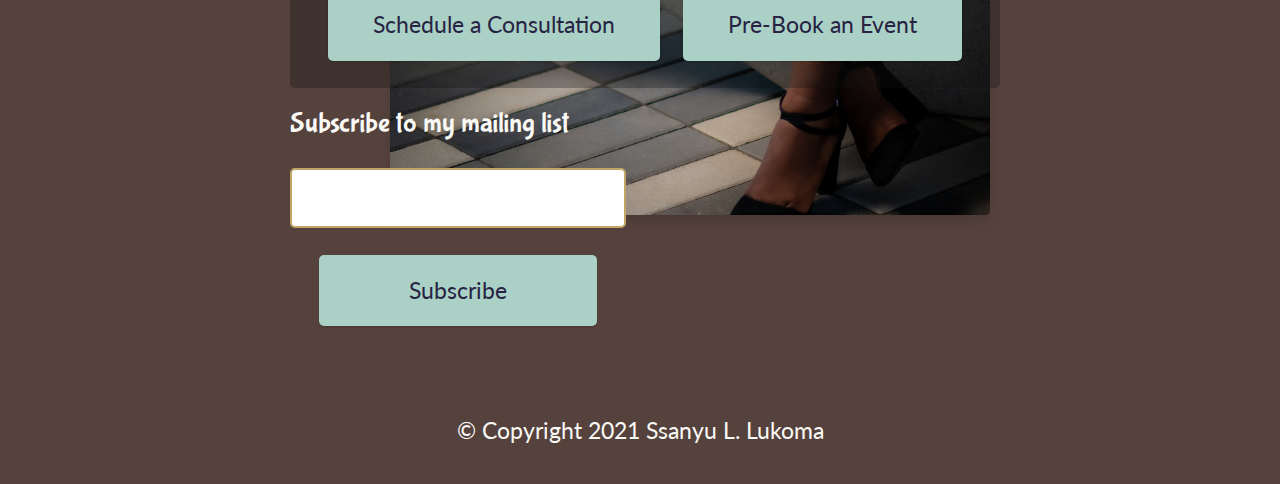
==== commit 6d8e232d: "add book launch registration button" ====
--- a/index.html
+++ b/index.html
@@ -74,10 +74,11 @@
         <h2>Pre-Order My New Book</h2>
       </a>
 
-
+      <a href="https://www.eventbrite.com/e/196856482037">
+        <button class="book-launch-button">Register for My Book Launch Here</button>
+      </a>
       <h1>Hi, I'm Ssanyu (which means "Joy")</h1>
       <section class="hero">
-
         <div class="card-container">
           <!-- <h2>cards</h2> -->
           <div class="info-card inspire">
--- a/css/style.css
+++ b/css/style.css
@@ -231,11 +231,9 @@
     --template-cols: 1fr;
     display: grid;
     grid-template-columns: var(--template-cols);
-    transform: rotate(-5deg);
     width: 80%;
     margin: auto;
     margin-bottom: 2em;
-    /* padding-bottom: 1em; */
     font-size: 0.8rem;
     text-align: center;
     text-decoration: none;
@@ -254,27 +252,29 @@
 }
 
 .promo-banner:hover {
-    animation: grow 3s ease-in-out;
-    -wwebkit-animation: grow 3s ease-in-out;
-}
-
-@keyframes grow {
+    animation: enter 3s ease-in-out;
+    -webkit-animation: enter 3s ease-in-out;
+}
+
+@keyframes enter {
     0% {
-        transform: scale(1);
-        -webkit-transform: scale(1);
+        transform: rotate(0deg)
     }
     50% {
-        transform: scale(1.10);
-        -webkit-transform: scale(1.10);
+        transform: rotate(20deg)
     }
     100% {
-        transform: scale(1.0);
-        -webkit-transform: scale(1);
+        transform: rotate(0deg)
     }
 }
 
 .promo-banner.a {
     text-decoration: none;
+}
+
+.book-launch-button {
+    width: 80%;
+    margin: 2ch 4.5ch;
 }
 
 .hero {
